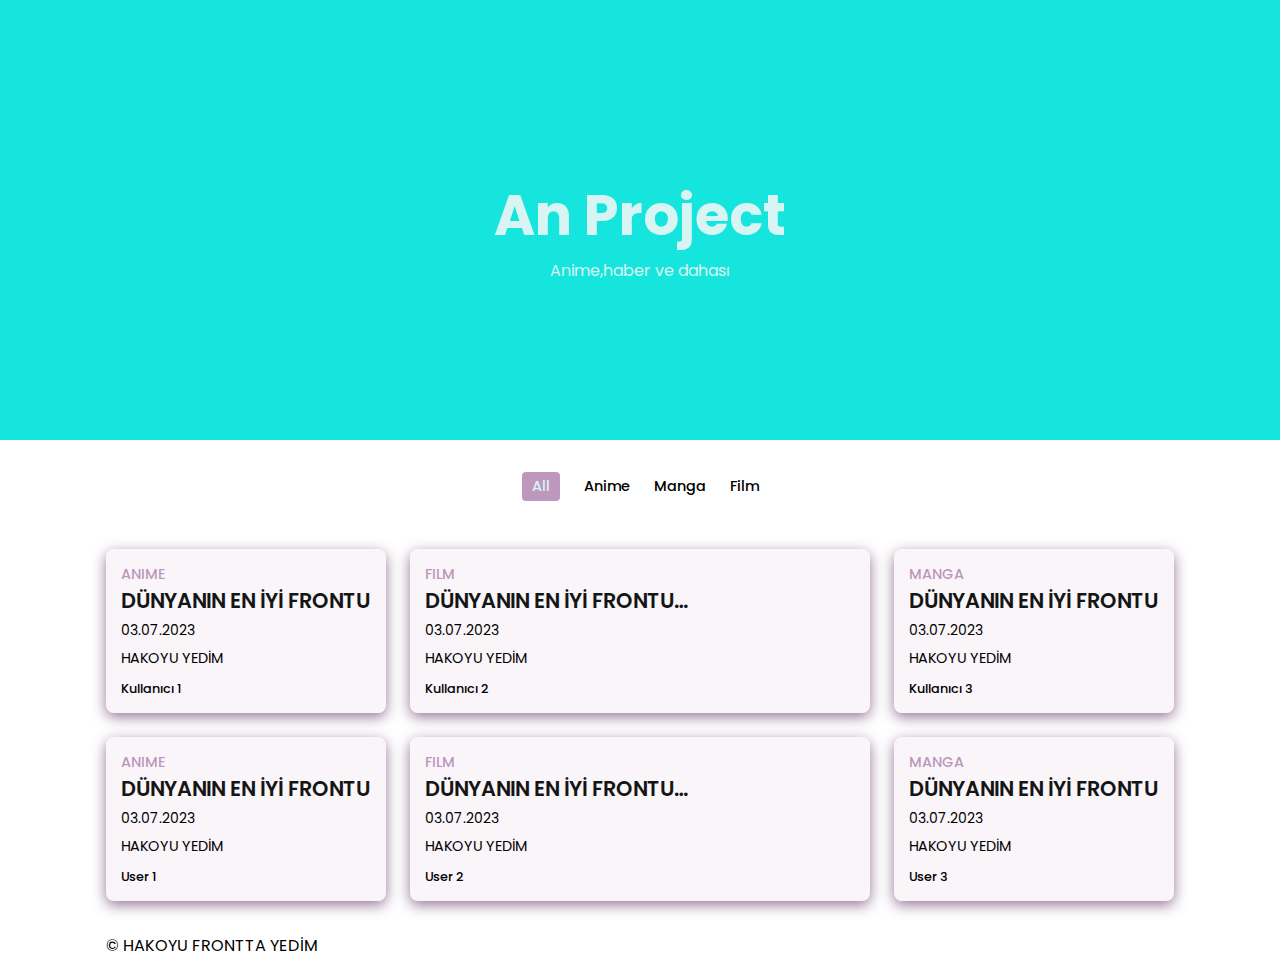
==== src/main/resources/templates/home/index.html @ b7a18aa0 "UPDATED:Updating the project after changes in the database." ====
<!DOCTYPE html>
<html lang="en" xmlns:th="http://www.thymeleaf.org"
      xmlns:sec="http://www.thymeleaf.org/thymeleaf-extras-springsecurity6">

<head>
    <meta charset="UTF-8">
    <meta name="viewport" content="width=device-width, initial-scale=1.0">
    <title>Blog</title>


    <link rel="stylesheet" href="../../static/css/style.css" th:href="@{/css/style.css}">
    <link href="https://cdn.jsdelivr.net/npm/bootstrap@5.3.0/dist/css/bootstrap.min.css" rel="stylesheet" integrity="sha384-9ndCyUaIbzAi2FUVXJi0CjmCapSmO7SnpJef0486qhLnuZ2cdeRhO02iuK6FUUVM" crossorigin="anonymous">
    <script src="https://cdn.jsdelivr.net/npm/bootstrap@5.3.0/dist/js/bootstrap.bundle.min.js" integrity="sha384-geWF76RCwLtnZ8qwWowPQNguL3RmwHVBC9FhGdlKrxdiJJigb/j/68SIy3Te4Bkz" crossorigin="anonymous"></script>

</head>
<body>

    <div th:insert="~{fragments/navbar}"/>
<header>






</header>


<section class="home" id="home">
    <div class="home-text container">
        <h2 class="home-title">An Project</h2>
        <span class="home-subtitle">Anime,haber ve dahası</span>
    </div>
</section>

<div class="post-filter container">
    <span class="filter-item active-filter" data-filter='all'>All</span>
    <span class="filter-item" data-filter='anime'>Anime</span>
    <span class="filter-item" data-filter='manga'>Manga</span>
    <span class="filter-item" data-filter='film'>Film</span>

</div>

<section class="post container">
    <div class="post-box anime">
        <h2 class="category">Anime</h2>
        <a href="post-page.html" class="post-title">
            DÜNYANIN EN İYİ FRONTU
        </a>
        <span class="post-date"> 03.07.2023</span>
        <p class="post-description">HAKOYU YEDİM</p>
        <div class="profile">
            <span class="profile-name">Kullanıcı 1</span>
        </div>
    </div>

    <div class="post-box film">

        <h2 class="category">Film</h2>
        <a href="post-page.html" class="post-title">
            DÜNYANIN EN İYİ FRONTU adqweqsdafsdfsfdfds
        </a>
        <span class="post-date"> 03.07.2023</span>
        <p class="post-description">HAKOYU YEDİM</p>
        <div class="profile">

            <span class="profile-name">Kullanıcı 2</span>
        </div>
    </div>

    <div class="post-box manga">

        <h2 class="category">Manga</h2>
        <a href="post-page.html" class="post-title">
            DÜNYANIN EN İYİ FRONTU
        </a>
        <span class="post-date"> 03.07.2023</span>
        <p class="post-description">HAKOYU YEDİM
        <div class="profile">

            <span class="profile-name">Kullanıcı 3</span>
        </div>
    </div>

    <div class="post-box anime">

        <h2 class="category">Anime</h2>
        <a href="post-page.html" class="post-title">
            DÜNYANIN EN İYİ FRONTU
        </a>
        <span class="post-date"> 03.07.2023</span>
        <p class="post-description">HAKOYU YEDİM</p>
        <div class="profile">

            <span class="profile-name">User 1</span>
        </div>
    </div>

    <div class="post-box film">

        <h2 class="category">Film</h2>
        <a href="post-page.html" class="post-title">
            DÜNYANIN EN İYİ FRONTU adqweqsdafsdfsfdfds
        </a>
        <span class="post-date"> 03.07.2023</span>
        <p class="post-description">HAKOYU YEDİM</p>
        <div class="profile">

            <span class="profile-name">User 2</span>
        </div>
    </div>

    <div class="post-box manga">
        <h2 class="category">Manga</h2>
        <a href="post-page.html" class="post-title">
            DÜNYANIN EN İYİ FRONTU
        </a>
        <span class="post-date"> 03.07.2023</span>
        <p class="post-description">HAKOYU YEDİM
        <div class="profile">
            <span class="profile-name">User 3</span>
        </div>
    </div>
</section>

<div class="footer container">
    <p>&#169; HAKOYU FRONTTA YEDİM</p>
    <div class="social">
        <a href="#"> <i class="bx bxfacebppl"></i></a>
        <a href="#"> <i class="bx bxfacebppl"></i></a>
        <a href="#"> <i class="bx bxfacebppl"></i></a>


    </div>

</div>






</body>
</html>
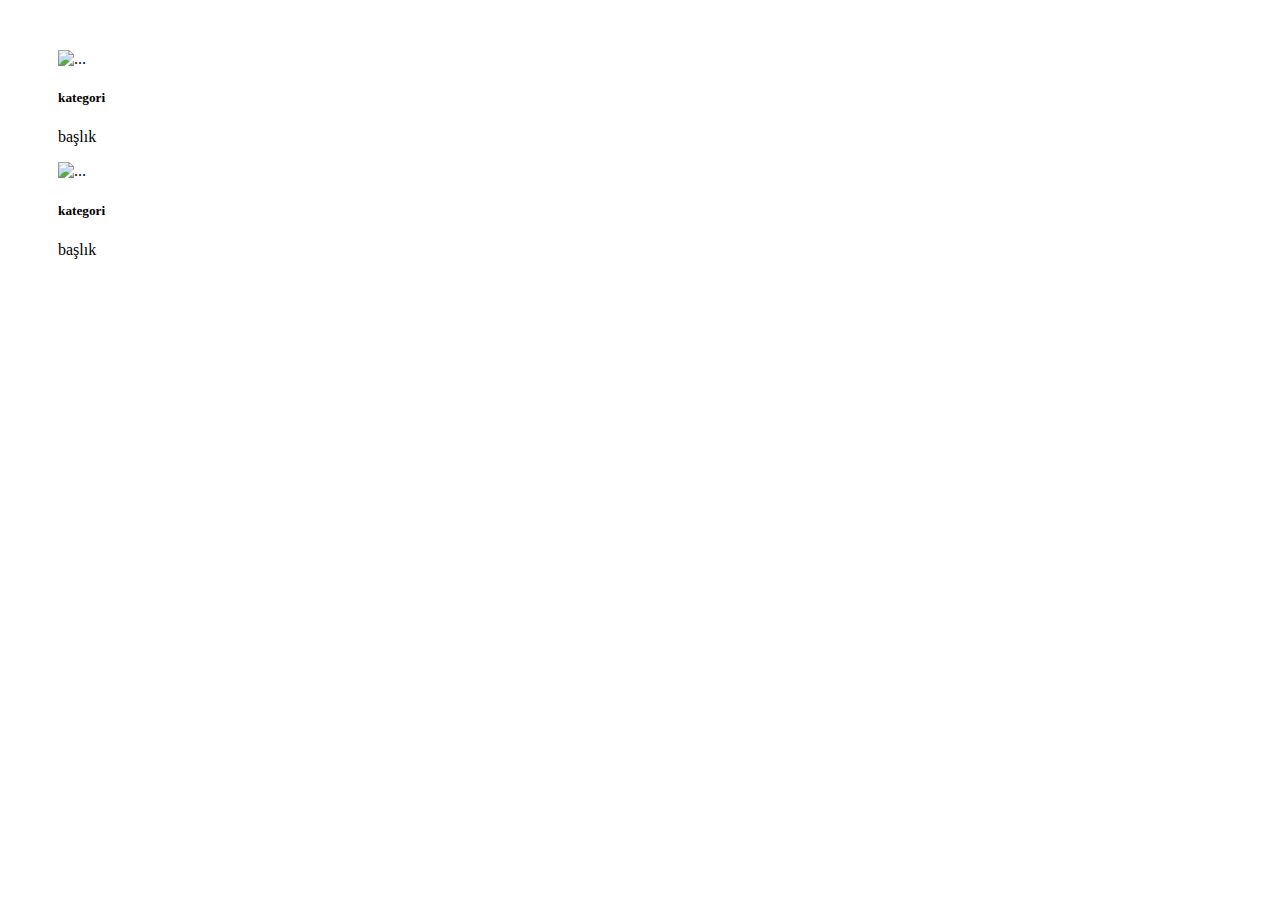
==== commit d2b666e1: "FIXED: Adding news and some corrections." ====
--- a/src/main/resources/templates/home/index.html
+++ b/src/main/resources/templates/home/index.html
@@ -1,144 +1,38 @@
 <!DOCTYPE html>
-<html lang="en" xmlns:th="http://www.thymeleaf.org"
+<html lang="tr" xmlns:th="http://www.thymeleaf.org"
       xmlns:sec="http://www.thymeleaf.org/thymeleaf-extras-springsecurity6">
-
 <head>
     <meta charset="UTF-8">
     <meta name="viewport" content="width=device-width, initial-scale=1.0">
-    <title>Blog</title>
-
-
-    <link rel="stylesheet" href="../../static/css/style.css" th:href="@{/css/style.css}">
-    <link href="https://cdn.jsdelivr.net/npm/bootstrap@5.3.0/dist/css/bootstrap.min.css" rel="stylesheet" integrity="sha384-9ndCyUaIbzAi2FUVXJi0CjmCapSmO7SnpJef0486qhLnuZ2cdeRhO02iuK6FUUVM" crossorigin="anonymous">
-    <script src="https://cdn.jsdelivr.net/npm/bootstrap@5.3.0/dist/js/bootstrap.bundle.min.js" integrity="sha384-geWF76RCwLtnZ8qwWowPQNguL3RmwHVBC9FhGdlKrxdiJJigb/j/68SIy3Te4Bkz" crossorigin="anonymous"></script>
-
+    <title>Anasayfa</title>
+    <link href="https://cdn.jsdelivr.net/npm/bootstrap@5.3.1/dist/css/bootstrap.min.css" rel="stylesheet" integrity="sha384-4bw+/aepP/YC94hEpVNVgiZdgIC5+VKNBQNGCHeKRQN+PtmoHDEXuppvnDJzQIu9" crossorigin="anonymous">
+    <script src="https://cdn.jsdelivr.net/npm/bootstrap@5.3.1/dist/js/bootstrap.bundle.min.js" integrity="sha384-HwwvtgBNo3bZJJLYd8oVXjrBZt8cqVSpeBNS5n7C8IVInixGAoxmnlMuBnhbgrkm" crossorigin="anonymous"></script>
 </head>
 <body>
-
-    <div th:insert="~{fragments/navbar}"/>
-<header>
-
-
-
-
-
-
-</header>
-
-
-<section class="home" id="home">
-    <div class="home-text container">
-        <h2 class="home-title">An Project</h2>
-        <span class="home-subtitle">Anime,haber ve dahası</span>
-    </div>
-</section>
-
-<div class="post-filter container">
-    <span class="filter-item active-filter" data-filter='all'>All</span>
-    <span class="filter-item" data-filter='anime'>Anime</span>
-    <span class="filter-item" data-filter='manga'>Manga</span>
-    <span class="filter-item" data-filter='film'>Film</span>
-
-</div>
-
-<section class="post container">
-    <div class="post-box anime">
-        <h2 class="category">Anime</h2>
-        <a href="post-page.html" class="post-title">
-            DÜNYANIN EN İYİ FRONTU
-        </a>
-        <span class="post-date"> 03.07.2023</span>
-        <p class="post-description">HAKOYU YEDİM</p>
-        <div class="profile">
-            <span class="profile-name">Kullanıcı 1</span>
+    <header>
+        <div th:insert="~{fragments/navbar}"/>
+    </header>
+    <div style="margin: 50px">
+        <div class="row row-cols-1 row-cols-md-3 g-4">
+            <div class="col">
+                <div class="card">
+                    <img src="https://dfstudio-d420.kxcdn.com/wordpress/wp-content/uploads/2019/06/digital_camera_photo-1080x675.jpg" class="card-img-top" alt="...">
+                    <div class="card-body">
+                        <h5 class="card-title">kategori</h5>
+                        <p class="card-text">başlık</p>
+                    </div>
+                </div>
+            </div>
+            <div class="col">
+                <div class="card">
+                    <img src="https://th.bing.com/th/id/OIG.MxQxUggA0RKmKdTjwAqw" class="card-img-top" alt="...">
+                    <div class="card-body">
+                        <h5 class="card-title">kategori</h5>
+                        <p class="card-text">başlık</p>
+                    </div>
+                </div>
+            </div>
         </div>
     </div>
-
-    <div class="post-box film">
-
-        <h2 class="category">Film</h2>
-        <a href="post-page.html" class="post-title">
-            DÜNYANIN EN İYİ FRONTU adqweqsdafsdfsfdfds
-        </a>
-        <span class="post-date"> 03.07.2023</span>
-        <p class="post-description">HAKOYU YEDİM</p>
-        <div class="profile">
-
-            <span class="profile-name">Kullanıcı 2</span>
-        </div>
-    </div>
-
-    <div class="post-box manga">
-
-        <h2 class="category">Manga</h2>
-        <a href="post-page.html" class="post-title">
-            DÜNYANIN EN İYİ FRONTU
-        </a>
-        <span class="post-date"> 03.07.2023</span>
-        <p class="post-description">HAKOYU YEDİM
-        <div class="profile">
-
-            <span class="profile-name">Kullanıcı 3</span>
-        </div>
-    </div>
-
-    <div class="post-box anime">
-
-        <h2 class="category">Anime</h2>
-        <a href="post-page.html" class="post-title">
-            DÜNYANIN EN İYİ FRONTU
-        </a>
-        <span class="post-date"> 03.07.2023</span>
-        <p class="post-description">HAKOYU YEDİM</p>
-        <div class="profile">
-
-            <span class="profile-name">User 1</span>
-        </div>
-    </div>
-
-    <div class="post-box film">
-
-        <h2 class="category">Film</h2>
-        <a href="post-page.html" class="post-title">
-            DÜNYANIN EN İYİ FRONTU adqweqsdafsdfsfdfds
-        </a>
-        <span class="post-date"> 03.07.2023</span>
-        <p class="post-description">HAKOYU YEDİM</p>
-        <div class="profile">
-
-            <span class="profile-name">User 2</span>
-        </div>
-    </div>
-
-    <div class="post-box manga">
-        <h2 class="category">Manga</h2>
-        <a href="post-page.html" class="post-title">
-            DÜNYANIN EN İYİ FRONTU
-        </a>
-        <span class="post-date"> 03.07.2023</span>
-        <p class="post-description">HAKOYU YEDİM
-        <div class="profile">
-            <span class="profile-name">User 3</span>
-        </div>
-    </div>
-</section>
-
-<div class="footer container">
-    <p>&#169; HAKOYU FRONTTA YEDİM</p>
-    <div class="social">
-        <a href="#"> <i class="bx bxfacebppl"></i></a>
-        <a href="#"> <i class="bx bxfacebppl"></i></a>
-        <a href="#"> <i class="bx bxfacebppl"></i></a>
-
-
-    </div>
-
-</div>
-
-
-
-
-
-
 </body>
 </html>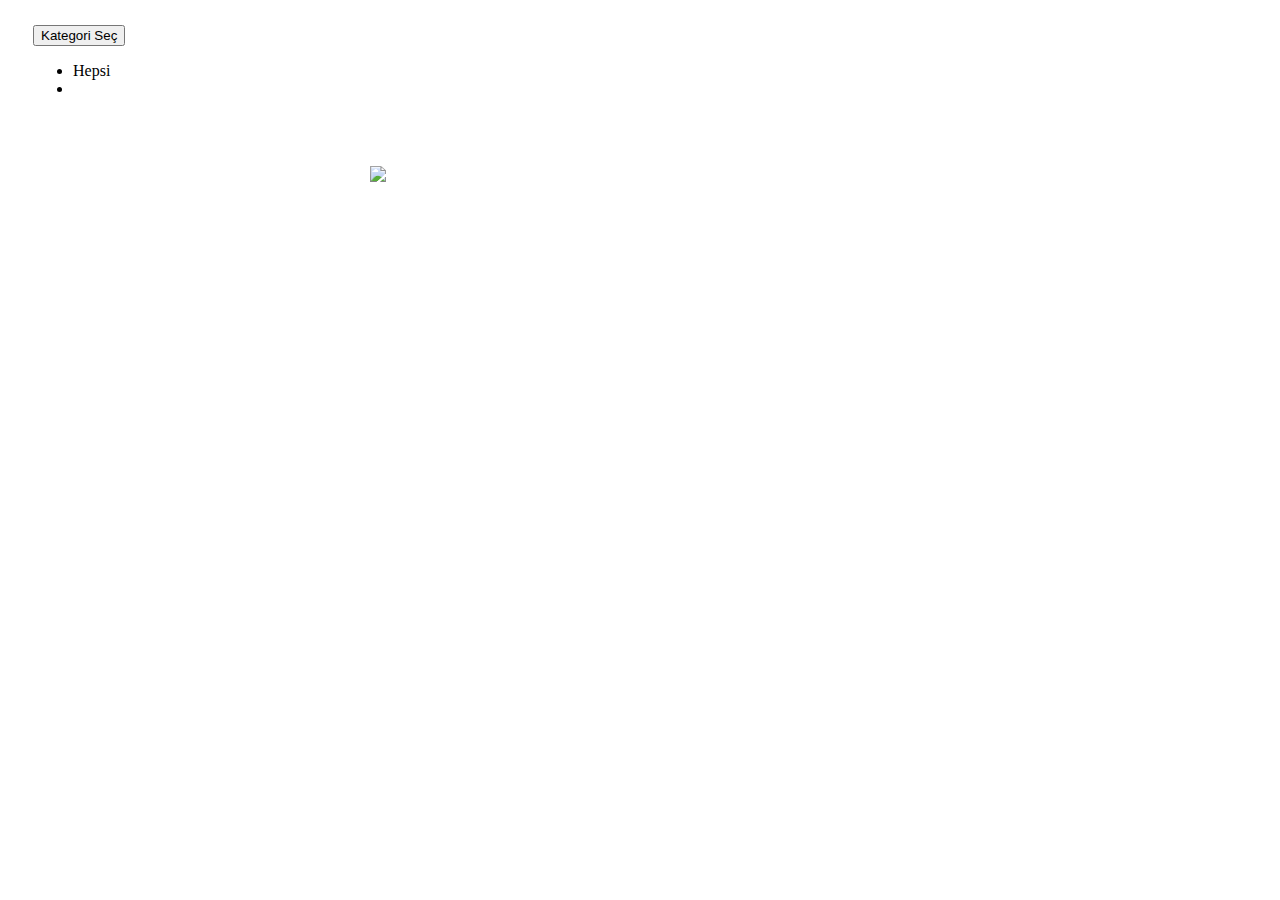
==== commit 4dfc5e0d: "FIXED: Errors that occurred while adding news have been fixed." ====
--- a/src/main/resources/templates/home/index.html
+++ b/src/main/resources/templates/home/index.html
@@ -12,27 +12,60 @@
     <header>
         <div th:insert="~{fragments/navbar}"/>
     </header>
-    <div style="margin: 50px">
-        <div class="row row-cols-1 row-cols-md-3 g-4">
-            <div class="col">
-                <div class="card">
-                    <img src="https://dfstudio-d420.kxcdn.com/wordpress/wp-content/uploads/2019/06/digital_camera_photo-1080x675.jpg" class="card-img-top" alt="...">
-                    <div class="card-body">
-                        <h5 class="card-title">kategori</h5>
-                        <p class="card-text">başlık</p>
+    <div sec:authorize="isAuthenticated()">
+        <div class="d-flex justify-content-center" style="margin: 25px">
+            <div class="dropdown">
+                <button class="btn btn-secondary dropdown-toggle" type="button" data-bs-toggle="dropdown" aria-expanded="false">
+                    Kategori Seç
+                </button>
+                <ul class="dropdown-menu">
+                    <li><a class="dropdown-item" type="button" th:href="@{/home/index}">Hepsi</a></li>
+                    <div th:each="category : ${categoryList}">
+                        <li><a class="dropdown-item" type="button" th:href="@{/news/category-news/{categoryId}(categoryId=${category.id})}" th:text="${category.getCategoryName()}"></a></li>
                     </div>
-                </div>
+                </ul>
             </div>
-            <div class="col">
-                <div class="card">
-                    <img src="https://th.bing.com/th/id/OIG.MxQxUggA0RKmKdTjwAqw" class="card-img-top" alt="...">
-                    <div class="card-body">
-                        <h5 class="card-title">kategori</h5>
-                        <p class="card-text">başlık</p>
+        </div>
+    </div>
+    <div sec:authorize="isAuthenticated()">
+        <div th:each="categorynews : ${categoryNewsList}">
+            <div style="margin: 25px auto; max-width: 540px;">
+                <a th:href="@{/news/news-content/{newsId}(newsId=${categorynews.news.getId()})}" style="text-decoration: none; color: inherit;">
+                <div class="card mb-3">
+                    <div class="row g-0">
+                        <div class="col-md-4">
+                            <img th:src="@{${categorynews.news.getPhotosImagePath()}}" class="img-fluid rounded-start">
+                        </div>
+                        <div class="col-md-8">
+                            <div class="card-body">
+                                <h5 th:text="${categorynews.category.getCategoryName()}" class="card-title"></h5>
+                                <p th:text="${categorynews.news.getTitle()}" class="card-text"></p>
+                            </div>
+                        </div>
                     </div>
                 </div>
             </div>
         </div>
     </div>
+    <div sec:authorize="!isAuthenticated()">
+        <div th:each="categorynews : ${categoryNewsList}">
+            <div style="margin: 25px auto; max-width: 540px;">
+                <a th:href="@{/templates/login}" style="text-decoration: none; color: inherit;">
+                    <div class="card mb-3">
+                        <div class="row g-0">
+                            <div class="col-md-4">
+                                <img src="https://encrypted-tbn0.gstatic.com/images?q=tbn:ANd9GcSC4BhzbgckL9REn4XvFLs9TrmvuijFow0_v89H-5lX1Fj6xS5s55eriP24d4LyWmazKAg&usqp=CAU" class="img-fluid rounded-start">
+                            </div>
+                            <div class="col-md-8">
+                                <div class="card-body">
+                                    <h5 th:text="${categorynews.category.getCategoryName()}" class="card-title"></h5>
+                                    <p th:text="${categorynews.news.getTitle()}" class="card-text"></p>
+                                </div>
+                            </div>
+                        </div>
+                    </div>
+            </div>
+        </div>
+    </div>
 </body>
 </html>